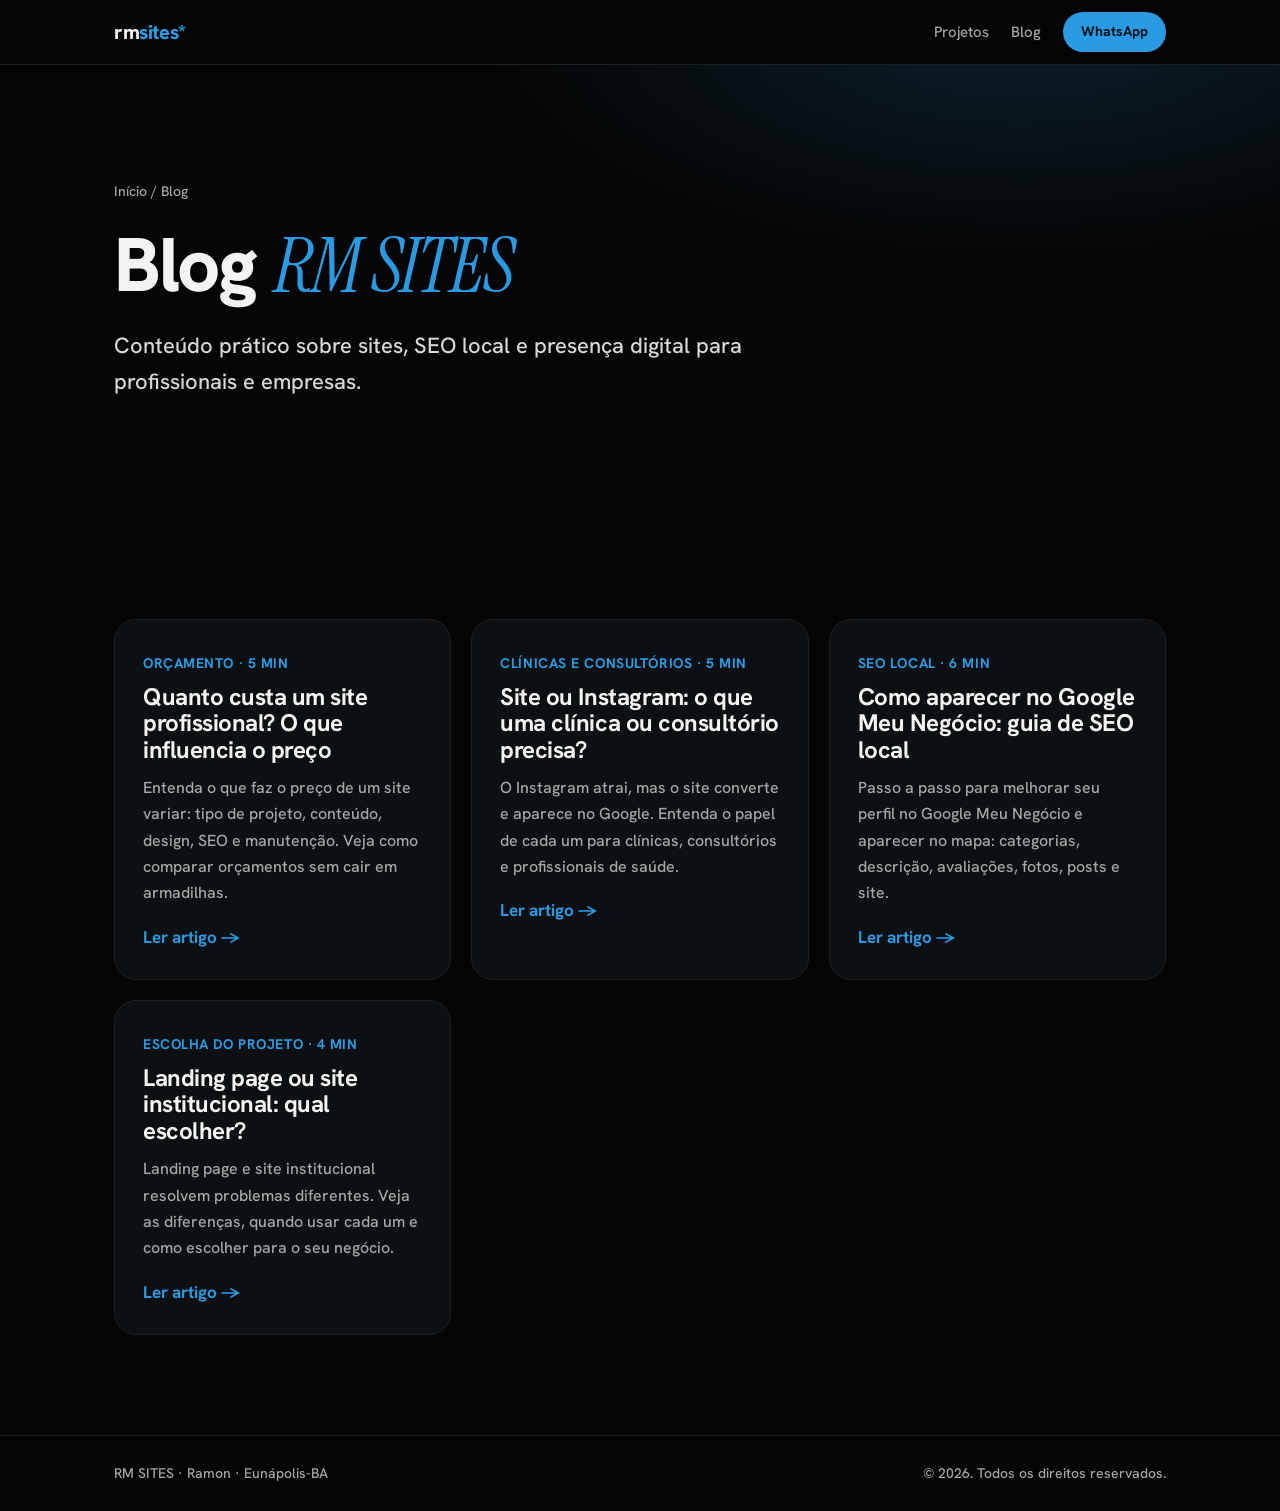
==== blog/index.html @ 460dca5e "Adiciona blog com índice e 4 artigos, sitemap e links internos Co-Authored-By: Claude Sonnet 5.5 <no" ====
<!DOCTYPE html>
<html lang="pt-BR">
<head>
<meta charset="utf-8">
<meta name="viewport" content="width=device-width, initial-scale=1">
<title>Blog sobre sites, SEO local e Google Meu Negócio | RM SITES</title>
<meta name="description" content="Artigos práticos sobre criação de sites, SEO local, Google Meu Negócio e presença digital para clínicas, profissionais e empresas.">
<meta name="robots" content="index, follow, max-image-preview:large">
<meta name="theme-color" content="#050505">
<link rel="canonical" href="https://www.ramonwebpro.com.br/blog/">
<link rel="icon" href="/favicon.svg" type="image/svg+xml">
<meta property="og:type" content="website"><meta property="og:locale" content="pt_BR"><meta property="og:site_name" content="RM SITES">
<meta property="og:title" content="Blog sobre sites, SEO local e Google Meu Negócio | RM SITES"><meta property="og:description" content="Artigos práticos sobre criação de sites, SEO local, Google Meu Negócio e presença digital para clínicas, profissionais e empresas.">
<meta property="og:url" content="https://www.ramonwebpro.com.br/blog/"><meta property="og:image" content="https://www.ramonwebpro.com.br/assets/ramon.webp">
<link rel="preconnect" href="https://fonts.googleapis.com"><link rel="preconnect" href="https://fonts.gstatic.com" crossorigin>
<link href="https://fonts.googleapis.com/css2?family=Hanken+Grotesk:wght@400;500;600;700;800&family=Instrument+Serif:ital@1&display=swap" rel="stylesheet">
<link rel="stylesheet" href="/local.css">
<script type="application/ld+json">{"@context": "https://schema.org", "@graph": [{"@type": "Blog", "@id": "https://www.ramonwebpro.com.br/blog/#blog", "url": "https://www.ramonwebpro.com.br/blog/", "name": "Blog RM SITES", "inLanguage": "pt-BR", "publisher": {"@id": "https://www.ramonwebpro.com.br/#negocio"}, "blogPost": [{"@type": "BlogPosting", "headline": "Quanto custa um site profissional? O que influencia o preço", "url": "https://www.ramonwebpro.com.br/blog/quanto-custa-um-site-profissional/", "datePublished": "2026-11-16"}, {"@type": "BlogPosting", "headline": "Site ou Instagram: o que uma clínica ou consultório precisa?", "url": "https://www.ramonwebpro.com.br/blog/site-ou-instagram-para-clinica/", "datePublished": "2026-11-16"}, {"@type": "BlogPosting", "headline": "Como aparecer no Google Meu Negócio: guia de SEO local", "url": "https://www.ramonwebpro.com.br/blog/como-aparecer-no-google-meu-negocio/", "datePublished": "2026-11-16"}, {"@type": "BlogPosting", "headline": "Landing page ou site institucional: qual escolher?", "url": "https://www.ramonwebpro.com.br/blog/landing-page-ou-site-institucional/", "datePublished": "2026-11-16"}]}, {"@type": "BreadcrumbList", "itemListElement": [{"@type": "ListItem", "position": 1, "name": "Início", "item": "https://www.ramonwebpro.com.br/"}, {"@type": "ListItem", "position": 2, "name": "Blog", "item": "https://www.ramonwebpro.com.br/blog/"}]}]}</script>
</head>
<body>
<header class="top"><div class="w"><a class="brand" href="/">rm<span>sites</span><i>*</i></a><nav><a href="/#projetos">Projetos</a><a href="/blog/">Blog</a><a class="btn sm" href="https://wa.me/5573981598854?text=Ol%C3%A1%20Ramon%21%20Vi%20seu%20blog%20e%20quero%20um%20or%C3%A7amento." target="_blank" rel="noopener">WhatsApp</a></nav></div></header>
<main>
<section class="hero"><div class="w"><nav class="crumb" aria-label="Você está em"><a href="/">Início</a> / <span>Blog</span></nav>
<h1>Blog <em>RM SITES</em></h1><p class="lead">Conteúdo prático sobre sites, SEO local e presença digital para profissionais e empresas.</p></div></section>
<section class="sec"><div class="w"><div class="cards"><a class="card" href="/blog/quanto-custa-um-site-profissional/"><span class="tag">Orçamento · 5 min</span><h2>Quanto custa um site profissional? O que influencia o preço</h2><p>Entenda o que faz o preço de um site variar: tipo de projeto, conteúdo, design, SEO e manutenção. Veja como comparar orçamentos sem cair em armadilhas.</p><span class="lnk">Ler artigo →</span></a><a class="card" href="/blog/site-ou-instagram-para-clinica/"><span class="tag">Clínicas e consultórios · 5 min</span><h2>Site ou Instagram: o que uma clínica ou consultório precisa?</h2><p>O Instagram atrai, mas o site converte e aparece no Google. Entenda o papel de cada um para clínicas, consultórios e profissionais de saúde.</p><span class="lnk">Ler artigo →</span></a><a class="card" href="/blog/como-aparecer-no-google-meu-negocio/"><span class="tag">SEO local · 6 min</span><h2>Como aparecer no Google Meu Negócio: guia de SEO local</h2><p>Passo a passo para melhorar seu perfil no Google Meu Negócio e aparecer no mapa: categorias, descrição, avaliações, fotos, posts e site.</p><span class="lnk">Ler artigo →</span></a><a class="card" href="/blog/landing-page-ou-site-institucional/"><span class="tag">Escolha do projeto · 4 min</span><h2>Landing page ou site institucional: qual escolher?</h2><p>Landing page e site institucional resolvem problemas diferentes. Veja as diferenças, quando usar cada um e como escolher para o seu negócio.</p><span class="lnk">Ler artigo →</span></a></div></div></section>
</main>
<footer class="foot"><div class="w"><span>RM SITES · Ramon · Eunápolis-BA</span><span>© 2026. Todos os direitos reservados.</span></div></footer>
</body></html>
---- local.css ----
:root{--bg:#050505;--ink:#f3f3f1;--mut:#a3a8a6;--g:#2A9BE2;--line:#1d2022;--card:#0d1012}
*{box-sizing:border-box}html{scroll-behavior:smooth}
body{margin:0;background:var(--bg);color:var(--ink);font:500 17px/1.65 "Hanken Grotesk",system-ui,sans-serif;-webkit-font-smoothing:antialiased}
.w{max-width:1100px;margin:0 auto;padding:0 24px}.narrow{max-width:760px}
a{color:inherit}
.top{position:sticky;top:0;z-index:5;background:rgba(5,5,5,.85);backdrop-filter:blur(10px);border-bottom:1px solid var(--line)}
.top .w{display:flex;align-items:center;justify-content:space-between;height:64px}
.top nav{display:flex;align-items:center;gap:22px;font-size:15px}.top nav a{text-decoration:none;color:var(--mut)}.top nav a:hover{color:#fff}
.brand{font-weight:800;font-size:20px;text-decoration:none;letter-spacing:-.02em}.brand span{color:var(--g)}.brand i{font-style:normal;color:var(--g)}
.btn{display:inline-block;background:var(--g);color:#04121d;font-weight:700;text-decoration:none;padding:14px 26px;border-radius:999px;transition:transform .2s}
.btn:hover{transform:translateY(-2px)}.btn.sm{padding:8px 18px;font-size:14px;color:#04121d!important}
.hero{padding:clamp(56px,9vw,120px) 0 clamp(48px,7vw,88px);background:radial-gradient(900px 400px at 80% -10%,rgba(42,155,226,.18),transparent 60%)}
.crumb{font-size:14px;color:var(--mut);margin-bottom:22px}.crumb a{text-decoration:none}
h1{font-size:clamp(38px,6vw,76px);line-height:1.05;letter-spacing:-.03em;margin:0 0 22px;font-weight:800}
h1 em{font-family:"Instrument Serif",serif;font-weight:400;color:var(--g)}
.lead{font-size:clamp(18px,2vw,22px);color:#d6d9d8;max-width:720px;margin:0 0 30px}
.chips{display:flex;flex-wrap:wrap;gap:10px;list-style:none;padding:0;margin:26px 0 0}.chips li{border:1px solid var(--line);color:var(--mut);padding:6px 14px;border-radius:999px;font-size:14px}
.sec{padding:clamp(56px,8vw,100px) 0}.alt{background:var(--card)}
h2{font-size:clamp(28px,3.6vw,44px);line-height:1.1;letter-spacing:-.02em;margin:0 0 26px}
h3{margin:0 0 8px;font-size:19px}p{margin:0 0 16px;color:#cfd3d2}
.grid{display:grid;grid-template-columns:repeat(auto-fit,minmax(250px,1fr));gap:18px}
.grid article{border:1px solid var(--line);border-radius:20px;padding:26px;background:var(--bg)}.grid p{margin:0;color:var(--mut);font-size:16px}
.two{display:grid;grid-template-columns:repeat(auto-fit,minmax(280px,1fr));gap:48px}
.list{list-style:none;padding:0;margin:0}.list li{padding:12px 0;border-bottom:1px solid var(--line)}
.proj li{display:flex;flex-direction:column}.proj span{color:var(--mut);font-size:15px}
.lnk{color:var(--g);text-decoration:none;font-weight:700}
details{border-bottom:1px solid var(--line);padding:16px 0}summary{cursor:pointer;font-weight:700;font-size:18px}details p{margin:12px 0 0}
.cta{padding:clamp(64px,9vw,110px) 0;text-align:center;background:radial-gradient(700px 320px at 50% 0,rgba(42,155,226,.22),transparent 70%)}
.cta p{max-width:560px;margin:0 auto 26px}.near{margin-top:34px!important;font-size:15px;color:var(--mut)}.near a{color:var(--g)}
.foot{border-top:1px solid var(--line);padding:26px 0;color:var(--mut);font-size:14px}.foot .w{display:flex;flex-wrap:wrap;gap:12px;justify-content:space-between}
@media(max-width:560px){.top nav a:not(.btn){display:none}}
.post{padding:clamp(40px,6vw,80px) 0}.post h2{margin:44px 0 14px;font-size:clamp(24px,3vw,32px)}.post p{font-size:18px}
.ph{font-size:clamp(32px,5vw,52px)}.tag{color:var(--g);font-size:14px;font-weight:700;letter-spacing:.04em;text-transform:uppercase;margin:0 0 12px}
.byline{color:var(--mut);font-size:15px;margin-bottom:28px}
.box{margin:48px 0;padding:30px;border:1px solid var(--line);border-radius:22px;background:var(--card)}
.cards{display:grid;grid-template-columns:repeat(auto-fit,minmax(300px,1fr));gap:20px}
.card{display:block;text-decoration:none;border:1px solid var(--line);border-radius:22px;padding:28px;background:var(--card);transition:transform .2s,border-color .2s}
.card:hover{transform:translateY(-3px);border-color:var(--g)}.card h2{font-size:24px;margin:8px 0 12px}.card p{color:var(--mut);font-size:16px}
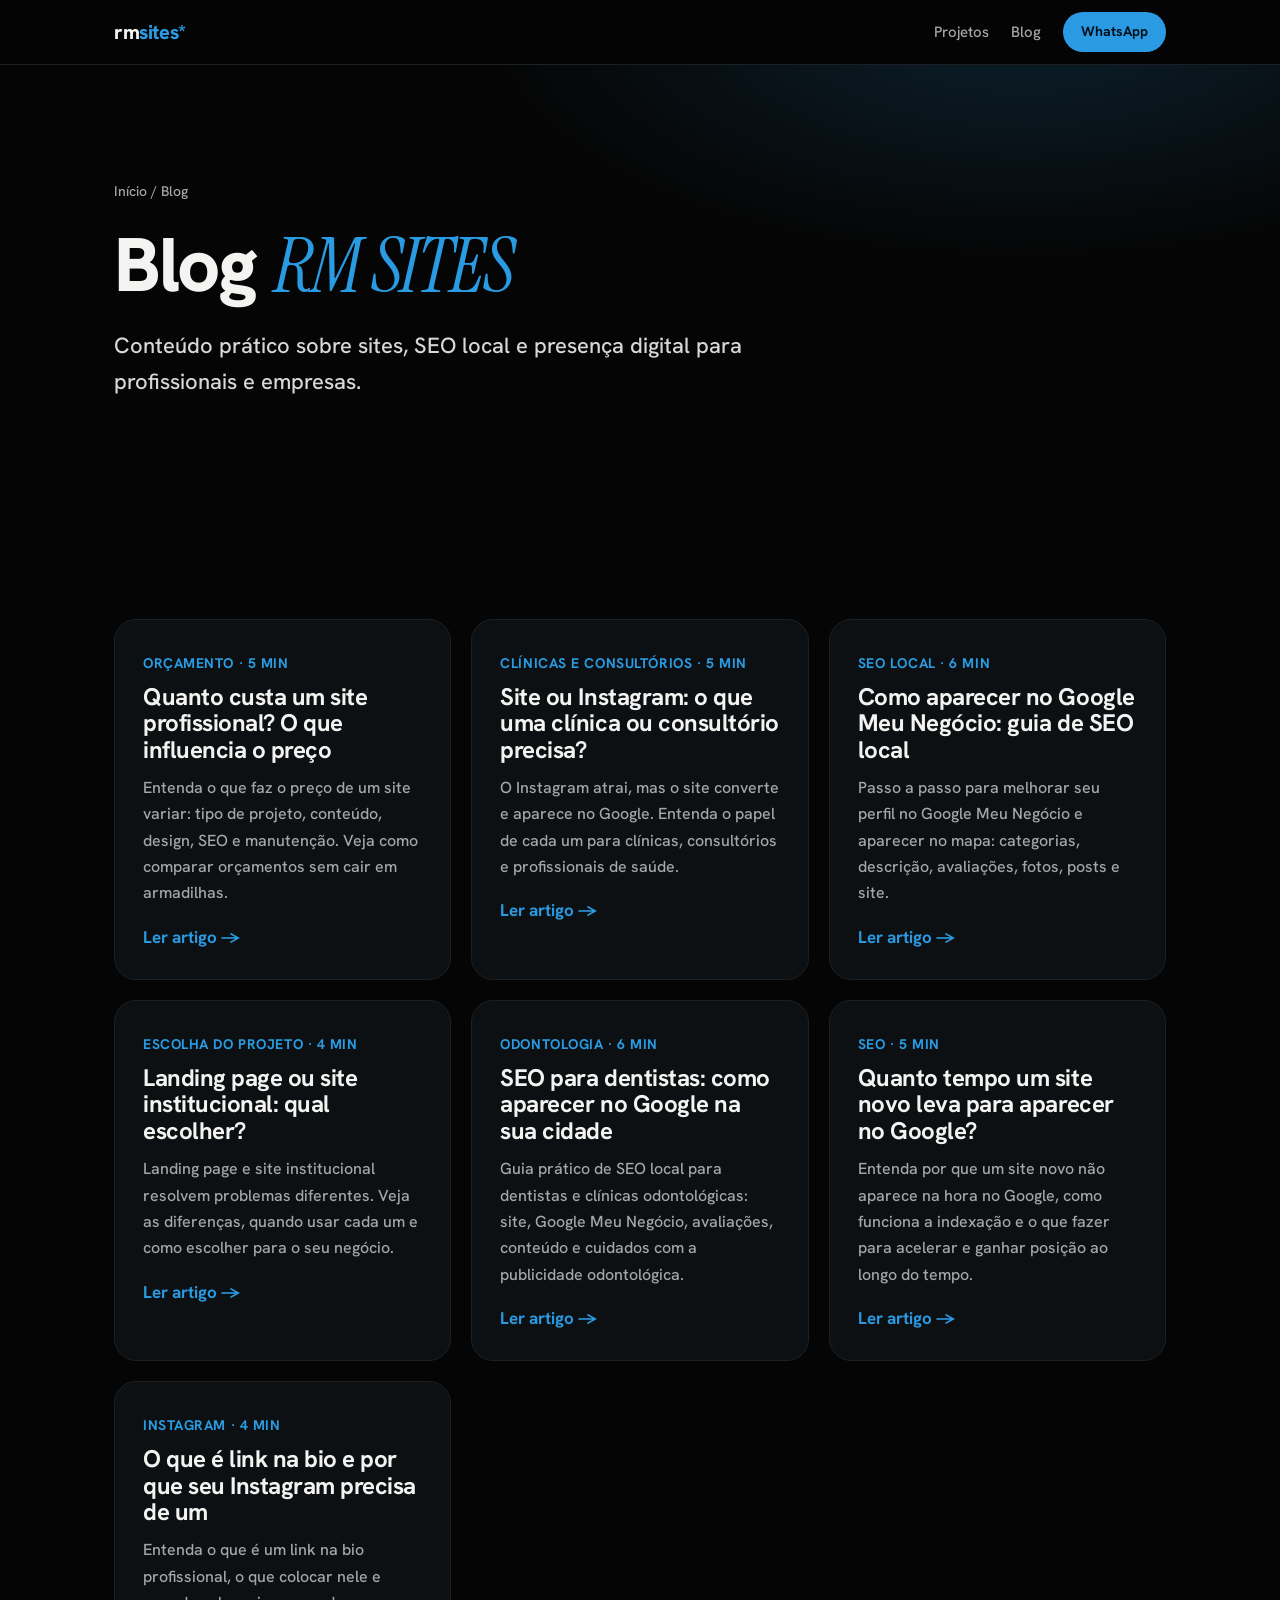
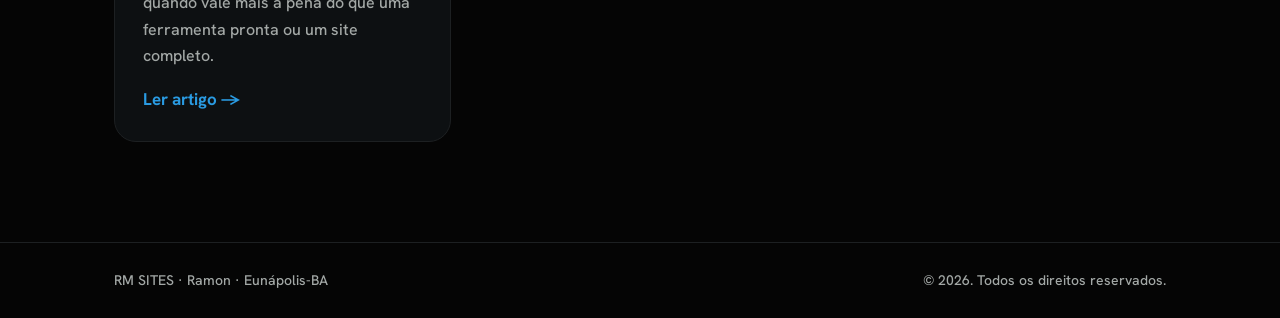
==== commit b3377930: "Adiciona 3 artigos ao blog (SEO para dentistas, tempo de indexação, link na bio) Co-Authored-By: Cla" ====
--- a/blog/index.html
+++ b/blog/index.html
@@ -15,14 +15,14 @@
 <link rel="preconnect" href="https://fonts.googleapis.com"><link rel="preconnect" href="https://fonts.gstatic.com" crossorigin>
 <link href="https://fonts.googleapis.com/css2?family=Hanken+Grotesk:wght@400;500;600;700;800&family=Instrument+Serif:ital@1&display=swap" rel="stylesheet">
 <link rel="stylesheet" href="/local.css">
-<script type="application/ld+json">{"@context": "https://schema.org", "@graph": [{"@type": "Blog", "@id": "https://www.ramonwebpro.com.br/blog/#blog", "url": "https://www.ramonwebpro.com.br/blog/", "name": "Blog RM SITES", "inLanguage": "pt-BR", "publisher": {"@id": "https://www.ramonwebpro.com.br/#negocio"}, "blogPost": [{"@type": "BlogPosting", "headline": "Quanto custa um site profissional? O que influencia o preço", "url": "https://www.ramonwebpro.com.br/blog/quanto-custa-um-site-profissional/", "datePublished": "2026-11-16"}, {"@type": "BlogPosting", "headline": "Site ou Instagram: o que uma clínica ou consultório precisa?", "url": "https://www.ramonwebpro.com.br/blog/site-ou-instagram-para-clinica/", "datePublished": "2026-11-16"}, {"@type": "BlogPosting", "headline": "Como aparecer no Google Meu Negócio: guia de SEO local", "url": "https://www.ramonwebpro.com.br/blog/como-aparecer-no-google-meu-negocio/", "datePublished": "2026-11-16"}, {"@type": "BlogPosting", "headline": "Landing page ou site institucional: qual escolher?", "url": "https://www.ramonwebpro.com.br/blog/landing-page-ou-site-institucional/", "datePublished": "2026-11-16"}]}, {"@type": "BreadcrumbList", "itemListElement": [{"@type": "ListItem", "position": 1, "name": "Início", "item": "https://www.ramonwebpro.com.br/"}, {"@type": "ListItem", "position": 2, "name": "Blog", "item": "https://www.ramonwebpro.com.br/blog/"}]}]}</script>
+<script type="application/ld+json">{"@context": "https://schema.org", "@graph": [{"@type": "Blog", "@id": "https://www.ramonwebpro.com.br/blog/#blog", "url": "https://www.ramonwebpro.com.br/blog/", "name": "Blog RM SITES", "inLanguage": "pt-BR", "publisher": {"@id": "https://www.ramonwebpro.com.br/#negocio"}, "blogPost": [{"@type": "BlogPosting", "headline": "Quanto custa um site profissional? O que influencia o preço", "url": "https://www.ramonwebpro.com.br/blog/quanto-custa-um-site-profissional/", "datePublished": "2026-11-16"}, {"@type": "BlogPosting", "headline": "Site ou Instagram: o que uma clínica ou consultório precisa?", "url": "https://www.ramonwebpro.com.br/blog/site-ou-instagram-para-clinica/", "datePublished": "2026-11-16"}, {"@type": "BlogPosting", "headline": "Como aparecer no Google Meu Negócio: guia de SEO local", "url": "https://www.ramonwebpro.com.br/blog/como-aparecer-no-google-meu-negocio/", "datePublished": "2026-11-16"}, {"@type": "BlogPosting", "headline": "Landing page ou site institucional: qual escolher?", "url": "https://www.ramonwebpro.com.br/blog/landing-page-ou-site-institucional/", "datePublished": "2026-11-16"}, {"@type": "BlogPosting", "headline": "SEO para dentistas: como aparecer no Google na sua cidade", "url": "https://www.ramonwebpro.com.br/blog/seo-para-dentistas/", "datePublished": "2026-11-16"}, {"@type": "BlogPosting", "headline": "Quanto tempo um site novo leva para aparecer no Google?", "url": "https://www.ramonwebpro.com.br/blog/quanto-tempo-um-site-leva-para-aparecer-no-google/", "datePublished": "2026-11-16"}, {"@type": "BlogPosting", "headline": "O que é link na bio e por que seu Instagram precisa de um", "url": "https://www.ramonwebpro.com.br/blog/o-que-e-link-na-bio/", "datePublished": "2026-11-16"}]}, {"@type": "BreadcrumbList", "itemListElement": [{"@type": "ListItem", "position": 1, "name": "Início", "item": "https://www.ramonwebpro.com.br/"}, {"@type": "ListItem", "position": 2, "name": "Blog", "item": "https://www.ramonwebpro.com.br/blog/"}]}]}</script>
 </head>
 <body>
 <header class="top"><div class="w"><a class="brand" href="/">rm<span>sites</span><i>*</i></a><nav><a href="/#projetos">Projetos</a><a href="/blog/">Blog</a><a class="btn sm" href="https://wa.me/5573981598854?text=Ol%C3%A1%20Ramon%21%20Vi%20seu%20blog%20e%20quero%20um%20or%C3%A7amento." target="_blank" rel="noopener">WhatsApp</a></nav></div></header>
 <main>
 <section class="hero"><div class="w"><nav class="crumb" aria-label="Você está em"><a href="/">Início</a> / <span>Blog</span></nav>
 <h1>Blog <em>RM SITES</em></h1><p class="lead">Conteúdo prático sobre sites, SEO local e presença digital para profissionais e empresas.</p></div></section>
-<section class="sec"><div class="w"><div class="cards"><a class="card" href="/blog/quanto-custa-um-site-profissional/"><span class="tag">Orçamento · 5 min</span><h2>Quanto custa um site profissional? O que influencia o preço</h2><p>Entenda o que faz o preço de um site variar: tipo de projeto, conteúdo, design, SEO e manutenção. Veja como comparar orçamentos sem cair em armadilhas.</p><span class="lnk">Ler artigo →</span></a><a class="card" href="/blog/site-ou-instagram-para-clinica/"><span class="tag">Clínicas e consultórios · 5 min</span><h2>Site ou Instagram: o que uma clínica ou consultório precisa?</h2><p>O Instagram atrai, mas o site converte e aparece no Google. Entenda o papel de cada um para clínicas, consultórios e profissionais de saúde.</p><span class="lnk">Ler artigo →</span></a><a class="card" href="/blog/como-aparecer-no-google-meu-negocio/"><span class="tag">SEO local · 6 min</span><h2>Como aparecer no Google Meu Negócio: guia de SEO local</h2><p>Passo a passo para melhorar seu perfil no Google Meu Negócio e aparecer no mapa: categorias, descrição, avaliações, fotos, posts e site.</p><span class="lnk">Ler artigo →</span></a><a class="card" href="/blog/landing-page-ou-site-institucional/"><span class="tag">Escolha do projeto · 4 min</span><h2>Landing page ou site institucional: qual escolher?</h2><p>Landing page e site institucional resolvem problemas diferentes. Veja as diferenças, quando usar cada um e como escolher para o seu negócio.</p><span class="lnk">Ler artigo →</span></a></div></div></section>
+<section class="sec"><div class="w"><div class="cards"><a class="card" href="/blog/quanto-custa-um-site-profissional/"><span class="tag">Orçamento · 5 min</span><h2>Quanto custa um site profissional? O que influencia o preço</h2><p>Entenda o que faz o preço de um site variar: tipo de projeto, conteúdo, design, SEO e manutenção. Veja como comparar orçamentos sem cair em armadilhas.</p><span class="lnk">Ler artigo →</span></a><a class="card" href="/blog/site-ou-instagram-para-clinica/"><span class="tag">Clínicas e consultórios · 5 min</span><h2>Site ou Instagram: o que uma clínica ou consultório precisa?</h2><p>O Instagram atrai, mas o site converte e aparece no Google. Entenda o papel de cada um para clínicas, consultórios e profissionais de saúde.</p><span class="lnk">Ler artigo →</span></a><a class="card" href="/blog/como-aparecer-no-google-meu-negocio/"><span class="tag">SEO local · 6 min</span><h2>Como aparecer no Google Meu Negócio: guia de SEO local</h2><p>Passo a passo para melhorar seu perfil no Google Meu Negócio e aparecer no mapa: categorias, descrição, avaliações, fotos, posts e site.</p><span class="lnk">Ler artigo →</span></a><a class="card" href="/blog/landing-page-ou-site-institucional/"><span class="tag">Escolha do projeto · 4 min</span><h2>Landing page ou site institucional: qual escolher?</h2><p>Landing page e site institucional resolvem problemas diferentes. Veja as diferenças, quando usar cada um e como escolher para o seu negócio.</p><span class="lnk">Ler artigo →</span></a><a class="card" href="/blog/seo-para-dentistas/"><span class="tag">Odontologia · 6 min</span><h2>SEO para dentistas: como aparecer no Google na sua cidade</h2><p>Guia prático de SEO local para dentistas e clínicas odontológicas: site, Google Meu Negócio, avaliações, conteúdo e cuidados com a publicidade odontológica.</p><span class="lnk">Ler artigo →</span></a><a class="card" href="/blog/quanto-tempo-um-site-leva-para-aparecer-no-google/"><span class="tag">SEO · 5 min</span><h2>Quanto tempo um site novo leva para aparecer no Google?</h2><p>Entenda por que um site novo não aparece na hora no Google, como funciona a indexação e o que fazer para acelerar e ganhar posição ao longo do tempo.</p><span class="lnk">Ler artigo →</span></a><a class="card" href="/blog/o-que-e-link-na-bio/"><span class="tag">Instagram · 4 min</span><h2>O que é link na bio e por que seu Instagram precisa de um</h2><p>Entenda o que é um link na bio profissional, o que colocar nele e quando vale mais a pena do que uma ferramenta pronta ou um site completo.</p><span class="lnk">Ler artigo →</span></a></div></div></section>
 </main>
 <footer class="foot"><div class="w"><span>RM SITES · Ramon · Eunápolis-BA</span><span>© 2026. Todos os direitos reservados.</span></div></footer>
 </body></html>
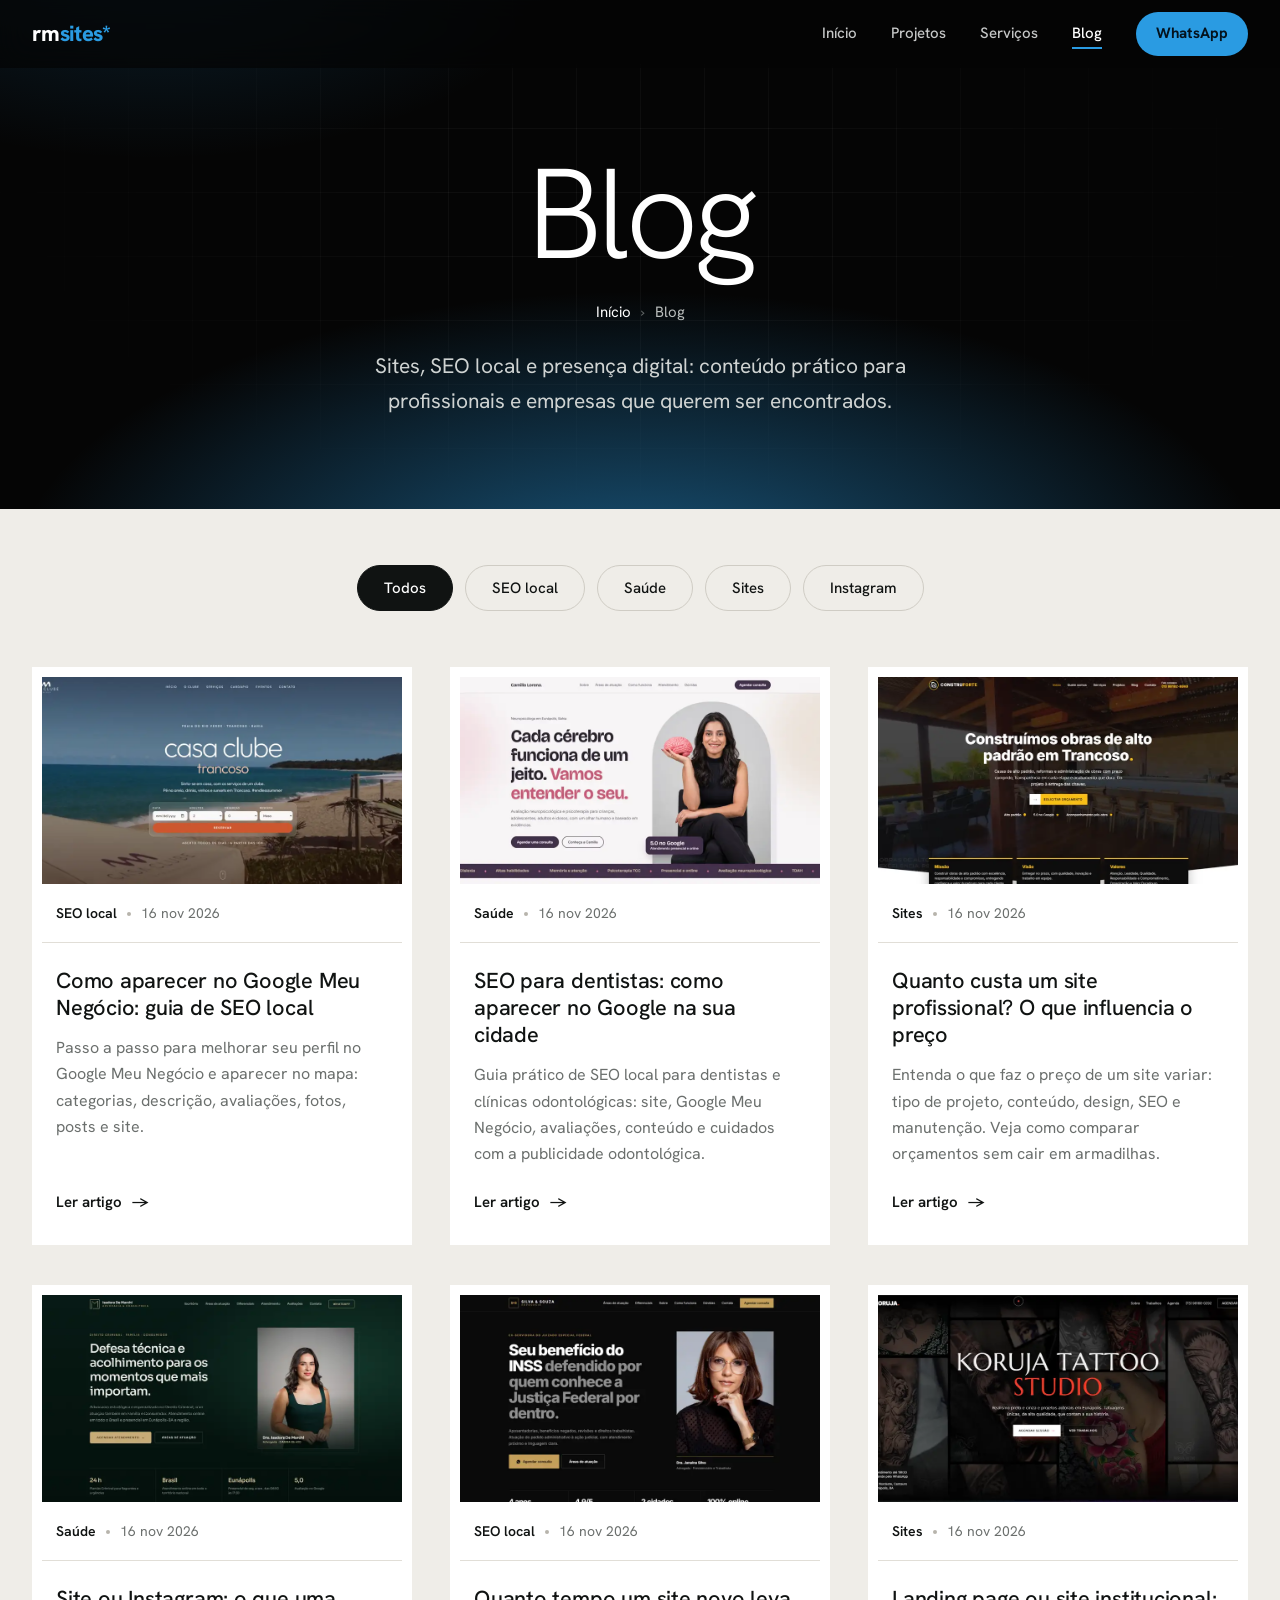
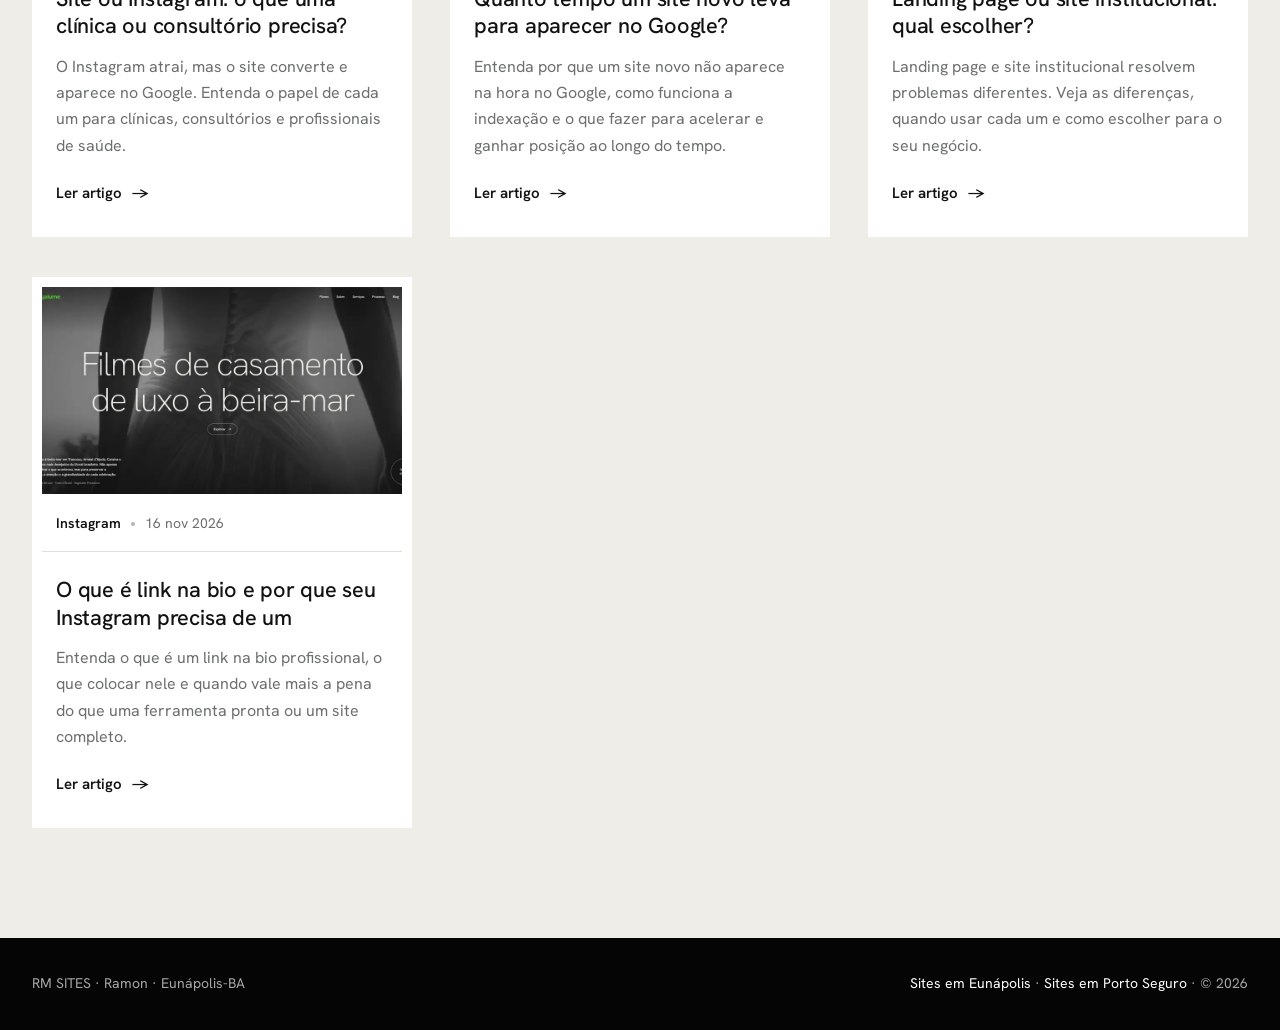
==== commit 3fa38f87: "Redesenha o blog: hero, filtros por categoria, cards com capa e artigos com capa sobreposta Co-Autho" ====
--- a/blog/index.html
+++ b/blog/index.html
@@ -13,16 +13,19 @@
 <meta property="og:title" content="Blog sobre sites, SEO local e Google Meu Negócio | RM SITES"><meta property="og:description" content="Artigos práticos sobre criação de sites, SEO local, Google Meu Negócio e presença digital para clínicas, profissionais e empresas.">
 <meta property="og:url" content="https://www.ramonwebpro.com.br/blog/"><meta property="og:image" content="https://www.ramonwebpro.com.br/assets/ramon.webp">
 <link rel="preconnect" href="https://fonts.googleapis.com"><link rel="preconnect" href="https://fonts.gstatic.com" crossorigin>
-<link href="https://fonts.googleapis.com/css2?family=Hanken+Grotesk:wght@400;500;600;700;800&family=Instrument+Serif:ital@1&display=swap" rel="stylesheet">
-<link rel="stylesheet" href="/local.css">
-<script type="application/ld+json">{"@context": "https://schema.org", "@graph": [{"@type": "Blog", "@id": "https://www.ramonwebpro.com.br/blog/#blog", "url": "https://www.ramonwebpro.com.br/blog/", "name": "Blog RM SITES", "inLanguage": "pt-BR", "publisher": {"@id": "https://www.ramonwebpro.com.br/#negocio"}, "blogPost": [{"@type": "BlogPosting", "headline": "Quanto custa um site profissional? O que influencia o preço", "url": "https://www.ramonwebpro.com.br/blog/quanto-custa-um-site-profissional/", "datePublished": "2026-11-16"}, {"@type": "BlogPosting", "headline": "Site ou Instagram: o que uma clínica ou consultório precisa?", "url": "https://www.ramonwebpro.com.br/blog/site-ou-instagram-para-clinica/", "datePublished": "2026-11-16"}, {"@type": "BlogPosting", "headline": "Como aparecer no Google Meu Negócio: guia de SEO local", "url": "https://www.ramonwebpro.com.br/blog/como-aparecer-no-google-meu-negocio/", "datePublished": "2026-11-16"}, {"@type": "BlogPosting", "headline": "Landing page ou site institucional: qual escolher?", "url": "https://www.ramonwebpro.com.br/blog/landing-page-ou-site-institucional/", "datePublished": "2026-11-16"}, {"@type": "BlogPosting", "headline": "SEO para dentistas: como aparecer no Google na sua cidade", "url": "https://www.ramonwebpro.com.br/blog/seo-para-dentistas/", "datePublished": "2026-11-16"}, {"@type": "BlogPosting", "headline": "Quanto tempo um site novo leva para aparecer no Google?", "url": "https://www.ramonwebpro.com.br/blog/quanto-tempo-um-site-leva-para-aparecer-no-google/", "datePublished": "2026-11-16"}, {"@type": "BlogPosting", "headline": "O que é link na bio e por que seu Instagram precisa de um", "url": "https://www.ramonwebpro.com.br/blog/o-que-e-link-na-bio/", "datePublished": "2026-11-16"}]}, {"@type": "BreadcrumbList", "itemListElement": [{"@type": "ListItem", "position": 1, "name": "Início", "item": "https://www.ramonwebpro.com.br/"}, {"@type": "ListItem", "position": 2, "name": "Blog", "item": "https://www.ramonwebpro.com.br/blog/"}]}]}</script>
+<link href="https://fonts.googleapis.com/css2?family=Hanken+Grotesk:wght@300;400;500;600;700;800&family=Instrument+Serif:ital@1&display=swap" rel="stylesheet">
+<link rel="stylesheet" href="/blog.css">
+<script type="application/ld+json">{"@context": "https://schema.org", "@graph": [{"@type": "Blog", "@id": "https://www.ramonwebpro.com.br/blog/#blog", "url": "https://www.ramonwebpro.com.br/blog/", "name": "Blog RM SITES", "inLanguage": "pt-BR", "publisher": {"@id": "https://www.ramonwebpro.com.br/#negocio"}, "blogPost": [{"@type": "BlogPosting", "headline": "Como aparecer no Google Meu Negócio: guia de SEO local", "url": "https://www.ramonwebpro.com.br/blog/como-aparecer-no-google-meu-negocio/", "datePublished": "2026-11-16"}, {"@type": "BlogPosting", "headline": "SEO para dentistas: como aparecer no Google na sua cidade", "url": "https://www.ramonwebpro.com.br/blog/seo-para-dentistas/", "datePublished": "2026-11-16"}, {"@type": "BlogPosting", "headline": "Quanto custa um site profissional? O que influencia o preço", "url": "https://www.ramonwebpro.com.br/blog/quanto-custa-um-site-profissional/", "datePublished": "2026-11-16"}, {"@type": "BlogPosting", "headline": "Site ou Instagram: o que uma clínica ou consultório precisa?", "url": "https://www.ramonwebpro.com.br/blog/site-ou-instagram-para-clinica/", "datePublished": "2026-11-16"}, {"@type": "BlogPosting", "headline": "Quanto tempo um site novo leva para aparecer no Google?", "url": "https://www.ramonwebpro.com.br/blog/quanto-tempo-um-site-leva-para-aparecer-no-google/", "datePublished": "2026-11-16"}, {"@type": "BlogPosting", "headline": "Landing page ou site institucional: qual escolher?", "url": "https://www.ramonwebpro.com.br/blog/landing-page-ou-site-institucional/", "datePublished": "2026-11-16"}, {"@type": "BlogPosting", "headline": "O que é link na bio e por que seu Instagram precisa de um", "url": "https://www.ramonwebpro.com.br/blog/o-que-e-link-na-bio/", "datePublished": "2026-11-16"}]}, {"@type": "BreadcrumbList", "itemListElement": [{"@type": "ListItem", "position": 1, "name": "Início", "item": "https://www.ramonwebpro.com.br/"}, {"@type": "ListItem", "position": 2, "name": "Blog", "item": "https://www.ramonwebpro.com.br/blog/"}]}]}</script>
 </head>
 <body>
-<header class="top"><div class="w"><a class="brand" href="/">rm<span>sites</span><i>*</i></a><nav><a href="/#projetos">Projetos</a><a href="/blog/">Blog</a><a class="btn sm" href="https://wa.me/5573981598854?text=Ol%C3%A1%20Ramon%21%20Vi%20seu%20blog%20e%20quero%20um%20or%C3%A7amento." target="_blank" rel="noopener">WhatsApp</a></nav></div></header>
+<header class="top"><div class="w"><a class="brand" href="/" aria-label="RM SITES, página inicial">rm<span>sites</span><i>*</i></a><nav aria-label="Principal"><a class="hm" href="/">Início</a><a class="hm" href="/#projetos">Projetos</a><a class="hm" href="/#servicos">Serviços</a><a class="on" href="/blog/">Blog</a><a class="wbtn" href="https://wa.me/5573981598854?text=Ol%C3%A1%20Ramon%21%20Vi%20seu%20blog%20e%20quero%20um%20or%C3%A7amento." target="_blank" rel="noopener">WhatsApp</a></nav></div></header>
 <main>
-<section class="hero"><div class="w"><nav class="crumb" aria-label="Você está em"><a href="/">Início</a> / <span>Blog</span></nav>
-<h1>Blog <em>RM SITES</em></h1><p class="lead">Conteúdo prático sobre sites, SEO local e presença digital para profissionais e empresas.</p></div></section>
-<section class="sec"><div class="w"><div class="cards"><a class="card" href="/blog/quanto-custa-um-site-profissional/"><span class="tag">Orçamento · 5 min</span><h2>Quanto custa um site profissional? O que influencia o preço</h2><p>Entenda o que faz o preço de um site variar: tipo de projeto, conteúdo, design, SEO e manutenção. Veja como comparar orçamentos sem cair em armadilhas.</p><span class="lnk">Ler artigo →</span></a><a class="card" href="/blog/site-ou-instagram-para-clinica/"><span class="tag">Clínicas e consultórios · 5 min</span><h2>Site ou Instagram: o que uma clínica ou consultório precisa?</h2><p>O Instagram atrai, mas o site converte e aparece no Google. Entenda o papel de cada um para clínicas, consultórios e profissionais de saúde.</p><span class="lnk">Ler artigo →</span></a><a class="card" href="/blog/como-aparecer-no-google-meu-negocio/"><span class="tag">SEO local · 6 min</span><h2>Como aparecer no Google Meu Negócio: guia de SEO local</h2><p>Passo a passo para melhorar seu perfil no Google Meu Negócio e aparecer no mapa: categorias, descrição, avaliações, fotos, posts e site.</p><span class="lnk">Ler artigo →</span></a><a class="card" href="/blog/landing-page-ou-site-institucional/"><span class="tag">Escolha do projeto · 4 min</span><h2>Landing page ou site institucional: qual escolher?</h2><p>Landing page e site institucional resolvem problemas diferentes. Veja as diferenças, quando usar cada um e como escolher para o seu negócio.</p><span class="lnk">Ler artigo →</span></a><a class="card" href="/blog/seo-para-dentistas/"><span class="tag">Odontologia · 6 min</span><h2>SEO para dentistas: como aparecer no Google na sua cidade</h2><p>Guia prático de SEO local para dentistas e clínicas odontológicas: site, Google Meu Negócio, avaliações, conteúdo e cuidados com a publicidade odontológica.</p><span class="lnk">Ler artigo →</span></a><a class="card" href="/blog/quanto-tempo-um-site-leva-para-aparecer-no-google/"><span class="tag">SEO · 5 min</span><h2>Quanto tempo um site novo leva para aparecer no Google?</h2><p>Entenda por que um site novo não aparece na hora no Google, como funciona a indexação e o que fazer para acelerar e ganhar posição ao longo do tempo.</p><span class="lnk">Ler artigo →</span></a><a class="card" href="/blog/o-que-e-link-na-bio/"><span class="tag">Instagram · 4 min</span><h2>O que é link na bio e por que seu Instagram precisa de um</h2><p>Entenda o que é um link na bio profissional, o que colocar nele e quando vale mais a pena do que uma ferramenta pronta ou um site completo.</p><span class="lnk">Ler artigo →</span></a></div></div></section>
+<section class="bh"><div class="w"><h1>Blog</h1>
+<nav class="crumb" aria-label="Você está em"><a href="/">Início</a><b>›</b><span>Blog</span></nav>
+<p class="sub">Sites, SEO local e presença digital: conteúdo prático para profissionais e empresas que querem ser encontrados.</p></div></section>
+<section class="bm"><div class="w"><div class="filters" role="group" aria-label="Filtrar por categoria"><button class="on" data-f="Todos">Todos</button><button data-f="SEO local">SEO local</button><button data-f="Saúde">Saúde</button><button data-f="Sites">Sites</button><button data-f="Instagram">Instagram</button></div>
+<div class="cards" id="cards"><a class="card" data-cat="SEO local" href="/blog/como-aparecer-no-google-meu-negocio/"><div class="im"><img src="/assets/hero-casaclube.webp" width="1000" height="494" loading="lazy" alt="Como aparecer no Google Meu Negócio: guia de SEO local"></div><div class="meta"><b>SEO local</b><i></i><span>16 nov 2026</span></div><h2>Como aparecer no Google Meu Negócio: guia de SEO local</h2><p>Passo a passo para melhorar seu perfil no Google Meu Negócio e aparecer no mapa: categorias, descrição, avaliações, fotos, posts e site.</p><span class="go">Ler artigo <span aria-hidden="true">→</span></span></a><a class="card" data-cat="Saúde" href="/blog/seo-para-dentistas/"><div class="im"><img src="/assets/hero-camilla.webp" width="1000" height="494" loading="lazy" alt="SEO para dentistas: como aparecer no Google na sua cidade"></div><div class="meta"><b>Saúde</b><i></i><span>16 nov 2026</span></div><h2>SEO para dentistas: como aparecer no Google na sua cidade</h2><p>Guia prático de SEO local para dentistas e clínicas odontológicas: site, Google Meu Negócio, avaliações, conteúdo e cuidados com a publicidade odontológica.</p><span class="go">Ler artigo <span aria-hidden="true">→</span></span></a><a class="card" data-cat="Sites" href="/blog/quanto-custa-um-site-profissional/"><div class="im"><img src="/assets/hero-construforte.webp" width="1000" height="494" loading="lazy" alt="Quanto custa um site profissional? O que influencia o preço"></div><div class="meta"><b>Sites</b><i></i><span>16 nov 2026</span></div><h2>Quanto custa um site profissional? O que influencia o preço</h2><p>Entenda o que faz o preço de um site variar: tipo de projeto, conteúdo, design, SEO e manutenção. Veja como comparar orçamentos sem cair em armadilhas.</p><span class="go">Ler artigo <span aria-hidden="true">→</span></span></a><a class="card" data-cat="Saúde" href="/blog/site-ou-instagram-para-clinica/"><div class="im"><img src="/assets/hero-isadora.webp" width="1000" height="494" loading="lazy" alt="Site ou Instagram: o que uma clínica ou consultório precisa?"></div><div class="meta"><b>Saúde</b><i></i><span>16 nov 2026</span></div><h2>Site ou Instagram: o que uma clínica ou consultório precisa?</h2><p>O Instagram atrai, mas o site converte e aparece no Google. Entenda o papel de cada um para clínicas, consultórios e profissionais de saúde.</p><span class="go">Ler artigo <span aria-hidden="true">→</span></span></a><a class="card" data-cat="SEO local" href="/blog/quanto-tempo-um-site-leva-para-aparecer-no-google/"><div class="im"><img src="/assets/hero-silva.webp" width="1000" height="494" loading="lazy" alt="Quanto tempo um site novo leva para aparecer no Google?"></div><div class="meta"><b>SEO local</b><i></i><span>16 nov 2026</span></div><h2>Quanto tempo um site novo leva para aparecer no Google?</h2><p>Entenda por que um site novo não aparece na hora no Google, como funciona a indexação e o que fazer para acelerar e ganhar posição ao longo do tempo.</p><span class="go">Ler artigo <span aria-hidden="true">→</span></span></a><a class="card" data-cat="Sites" href="/blog/landing-page-ou-site-institucional/"><div class="im"><img src="/assets/hero-koruja.webp" width="1000" height="494" loading="lazy" alt="Landing page ou site institucional: qual escolher?"></div><div class="meta"><b>Sites</b><i></i><span>16 nov 2026</span></div><h2>Landing page ou site institucional: qual escolher?</h2><p>Landing page e site institucional resolvem problemas diferentes. Veja as diferenças, quando usar cada um e como escolher para o seu negócio.</p><span class="go">Ler artigo <span aria-hidden="true">→</span></span></a><a class="card" data-cat="Instagram" href="/blog/o-que-e-link-na-bio/"><div class="im"><img src="/assets/hero-vagalume.webp" width="1000" height="494" loading="lazy" alt="O que é link na bio e por que seu Instagram precisa de um"></div><div class="meta"><b>Instagram</b><i></i><span>16 nov 2026</span></div><h2>O que é link na bio e por que seu Instagram precisa de um</h2><p>Entenda o que é um link na bio profissional, o que colocar nele e quando vale mais a pena do que uma ferramenta pronta ou um site completo.</p><span class="go">Ler artigo <span aria-hidden="true">→</span></span></a></div></div></section>
+<script>(function(){var b=document.querySelectorAll('.filters button'),c=document.querySelectorAll('#cards .card');b.forEach(function(x){x.addEventListener('click',function(){b.forEach(function(y){y.classList.remove('on')});x.classList.add('on');var f=x.getAttribute('data-f');c.forEach(function(k){k.hidden=!(f==='Todos'||k.getAttribute('data-cat')===f)})})})})();</script>
 </main>
-<footer class="foot"><div class="w"><span>RM SITES · Ramon · Eunápolis-BA</span><span>© 2026. Todos os direitos reservados.</span></div></footer>
+<footer class="foot"><div class="w"><span>RM SITES · Ramon · Eunápolis-BA</span><span><a href="/criacao-de-sites-eunapolis/">Sites em Eunápolis</a> · <a href="/criacao-de-sites-porto-seguro/">Sites em Porto Seguro</a> · © 2026</span></div></footer>
 </body></html>
--- a/blog.css
+++ b/blog.css
@@ -0,0 +1,59 @@
+:root{--bg:#050505;--cream:#efede8;--ink:#101312;--mut:#6b6f6d;--g:#2A9BE2;--line:#e1ded7}
+*{box-sizing:border-box}html{scroll-behavior:smooth}
+body{margin:0;background:var(--cream);color:var(--ink);font:400 17px/1.7 "Hanken Grotesk",system-ui,sans-serif;-webkit-font-smoothing:antialiased}
+a{color:inherit}img{display:block;max-width:100%}
+.w{max-width:1280px;margin:0 auto;padding:0 32px}
+/* header */
+.top{position:fixed;inset:0 0 auto 0;z-index:20;background:rgba(5,5,5,.72);backdrop-filter:blur(14px);-webkit-backdrop-filter:blur(14px);color:#fff}
+.top .w{display:flex;align-items:center;justify-content:space-between;height:68px}
+.brand{font-weight:800;font-size:22px;letter-spacing:-.03em;text-decoration:none;color:#fff}.brand span{color:var(--g)}.brand i{font-style:normal;color:var(--g)}
+.top nav{display:flex;align-items:center;gap:34px;font-size:15px;font-weight:500}.top nav a{text-decoration:none;color:#e8eaea;opacity:.85;transition:.2s}.top nav a:hover,.top nav a.on{opacity:1;color:#fff}
+.top nav a.on{box-shadow:0 2px 0 var(--g)}
+.wbtn{background:var(--g);color:#04121d!important;font-weight:700;padding:9px 20px;border-radius:999px;opacity:1!important}
+/* hero */
+.bh{position:relative;overflow:hidden;background:var(--bg);color:#fff;text-align:center;padding:150px 0 90px}
+.bh:before{content:"";position:absolute;inset:0;background:radial-gradient(900px 420px at 50% 115%,rgba(42,155,226,.55),transparent 70%),radial-gradient(600px 300px at 12% -10%,rgba(42,155,226,.18),transparent 70%)}
+.bh:after{content:"";position:absolute;inset:0;background-image:linear-gradient(rgba(255,255,255,.04) 1px,transparent 1px),linear-gradient(90deg,rgba(255,255,255,.04) 1px,transparent 1px);background-size:64px 64px;mask-image:radial-gradient(ellipse at 50% 40%,#000 20%,transparent 75%);-webkit-mask-image:radial-gradient(ellipse at 50% 40%,#000 20%,transparent 75%)}
+.bh .w{position:relative;z-index:1}
+.bh h1{font-weight:300;font-size:clamp(64px,10vw,140px);line-height:1;letter-spacing:-.04em;margin:0 0 22px}
+.bh h1 em{font-family:"Instrument Serif",serif;font-weight:400;color:var(--g)}
+.crumb{display:flex;justify-content:center;gap:10px;font-size:15px;color:#b9bdbc;margin:0 0 22px}.crumb a{text-decoration:none;color:#fff}.crumb b{font-weight:400;opacity:.5}
+.bh p.sub{font-size:clamp(17px,1.8vw,21px);color:#cfd3d2;margin:0 auto;max-width:640px}
+/* filters */
+.bm{padding:56px 0 110px}
+.filters{display:flex;flex-wrap:wrap;gap:12px;justify-content:center;margin:0 0 56px}
+.filters button{font:500 15px "Hanken Grotesk",sans-serif;border:1px solid #cfccc4;background:transparent;color:var(--ink);padding:12px 26px;border-radius:999px;cursor:pointer;transition:.2s}
+.filters button:hover{border-color:var(--ink)}.filters button.on{background:var(--ink);color:#fff;border-color:var(--ink)}
+/* cards */
+.cards{display:grid;grid-template-columns:repeat(auto-fill,minmax(340px,1fr));gap:40px 38px}
+.card{display:flex;flex-direction:column;background:#fff;padding:10px 10px 30px;text-decoration:none;transition:transform .3s,box-shadow .3s}
+.card:hover{transform:translateY(-6px);box-shadow:0 28px 50px -22px rgba(0,0,0,.28)}
+.card .im{aspect-ratio:16/9.2;overflow:hidden;background:#111}.card .im img{width:100%;height:100%;object-fit:cover;transition:transform .6s}.card:hover .im img{transform:scale(1.04)}
+.meta{display:flex;align-items:center;gap:10px;font-size:14px;color:var(--mut);padding:18px 14px 16px;border-bottom:1px solid var(--line);margin:0 0 4px}
+.meta b{color:var(--ink);font-weight:600}.meta i{width:4px;height:4px;border-radius:50%;background:#b7b4ac}
+.card h2{font-size:clamp(21px,1.7vw,25px);line-height:1.25;font-weight:500;letter-spacing:-.01em;margin:20px 14px 14px;color:var(--ink)}
+.card p{margin:0 14px 22px;color:var(--mut);font-size:16px;line-height:1.65;flex:1}
+.card .go{margin:0 14px;font-weight:600;font-size:15px;display:inline-flex;gap:10px;align-items:center}.card .go span{transition:transform .25s}.card:hover .go span{transform:translateX(5px)}
+.card[hidden]{display:none}
+/* article */
+.ah{padding-bottom:190px}
+.ah .pill{display:inline-block;border:1px solid rgba(255,255,255,.45);border-radius:999px;padding:8px 20px;font-size:12px;letter-spacing:.18em;text-transform:uppercase;margin:0 0 30px}
+.ah h1{font-weight:300;font-size:clamp(36px,5.2vw,72px);line-height:1.08;letter-spacing:-.03em;margin:0 auto 26px;max-width:1000px}
+.ameta{font-size:15px;color:#b9bdbc;display:flex;flex-wrap:wrap;gap:6px 14px;justify-content:center;margin-top:6px}.ameta i{width:4px;height:4px;border-radius:50%;background:#7e8381;align-self:center}
+.cover{position:relative;z-index:2;max-width:1000px;margin:-120px auto 0;padding:0 32px}.cover img{width:100%;aspect-ratio:16/8.3;object-fit:cover;box-shadow:0 30px 70px -30px rgba(0,0,0,.55)}
+.body{max-width:760px;margin:0 auto;padding:64px 28px 40px}
+.body .lead{font-size:clamp(20px,2.2vw,24px);line-height:1.6;color:#2a2e2d;margin:0 0 38px;font-weight:400}
+.body h2{font-size:clamp(26px,3vw,34px);line-height:1.2;font-weight:600;letter-spacing:-.02em;margin:52px 0 16px}
+.body p{font-size:19px;line-height:1.85;color:#2f3433;margin:0 0 20px}
+.body details{border-bottom:1px solid var(--line);padding:18px 0}.body details:first-of-type{border-top:1px solid var(--line)}
+.body summary{cursor:pointer;font-weight:600;font-size:19px}.body details p{margin:12px 0 0;font-size:17.5px}
+.box{margin:56px 0 12px;background:var(--bg);color:#fff;padding:44px;position:relative;overflow:hidden}
+.box:before{content:"";position:absolute;inset:0;background:radial-gradient(500px 220px at 100% 120%,rgba(42,155,226,.5),transparent 70%)}
+.box>*{position:relative}.box h3{font-size:clamp(24px,2.6vw,32px);font-weight:300;line-height:1.2;margin:0 0 12px;letter-spacing:-.02em}.box p{color:#cfd3d2;font-size:17px;margin:0 0 24px}
+.btn{display:inline-block;background:var(--g);color:#04121d;font-weight:700;text-decoration:none;padding:15px 30px;border-radius:999px;transition:transform .2s}.btn:hover{transform:translateY(-2px)}
+.more{border-top:1px solid var(--line);padding:70px 0 110px}.more h3{font-size:clamp(26px,3vw,36px);font-weight:300;letter-spacing:-.02em;margin:0 0 34px;text-align:center}
+.more .cards{max-width:900px;margin:0 auto;grid-template-columns:repeat(auto-fit,minmax(300px,1fr))}
+.near{font-size:15px;color:var(--mut);margin:30px 0 0}.near a{color:var(--ink);font-weight:600}
+/* footer */
+.foot{background:var(--bg);color:#a3a8a6;padding:34px 0;font-size:14px}.foot .w{display:flex;flex-wrap:wrap;gap:14px;justify-content:space-between}.foot a{color:#fff;text-decoration:none}
+@media(max-width:700px){.top nav{gap:18px}.top nav a.hm{display:none}.w{padding:0 20px}.bh{padding:120px 0 64px}.cards{grid-template-columns:1fr}.ah{padding-bottom:150px}.cover{margin-top:-90px;padding:0 16px}.box{padding:30px 24px}}
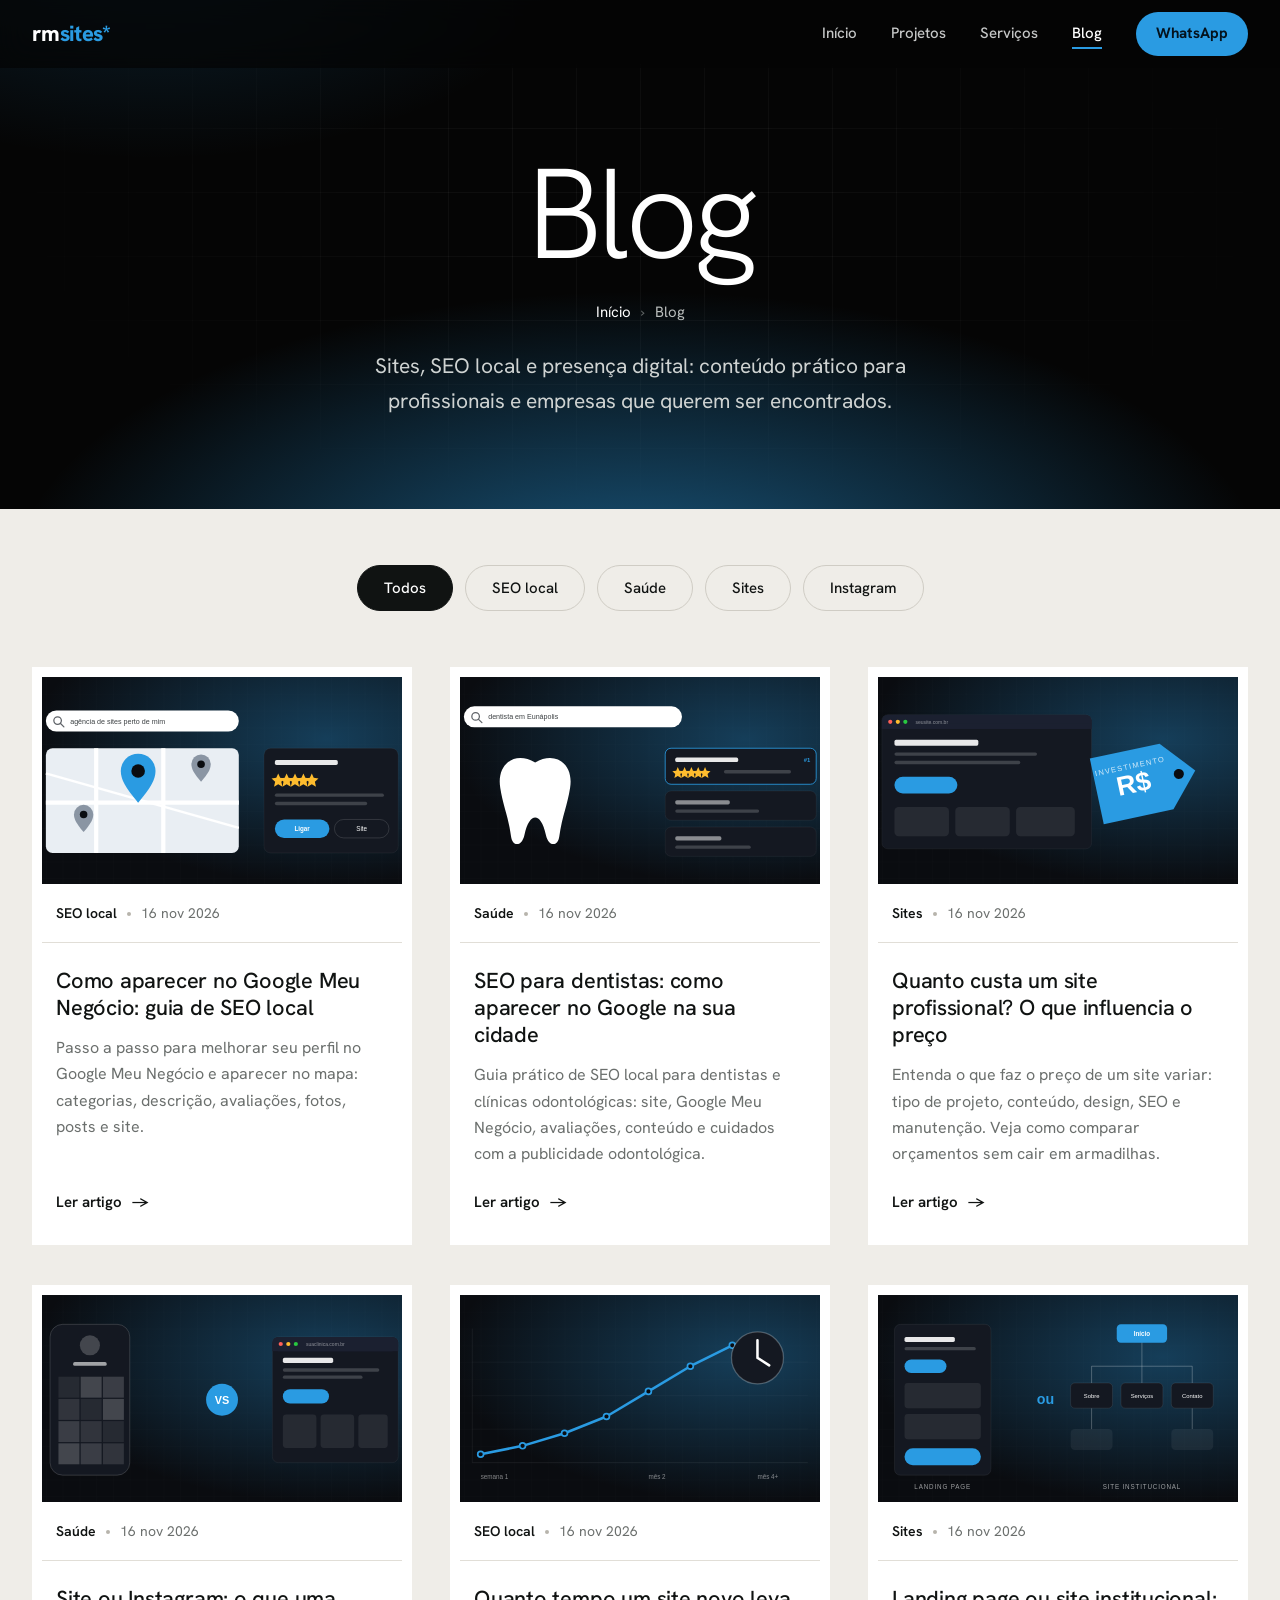
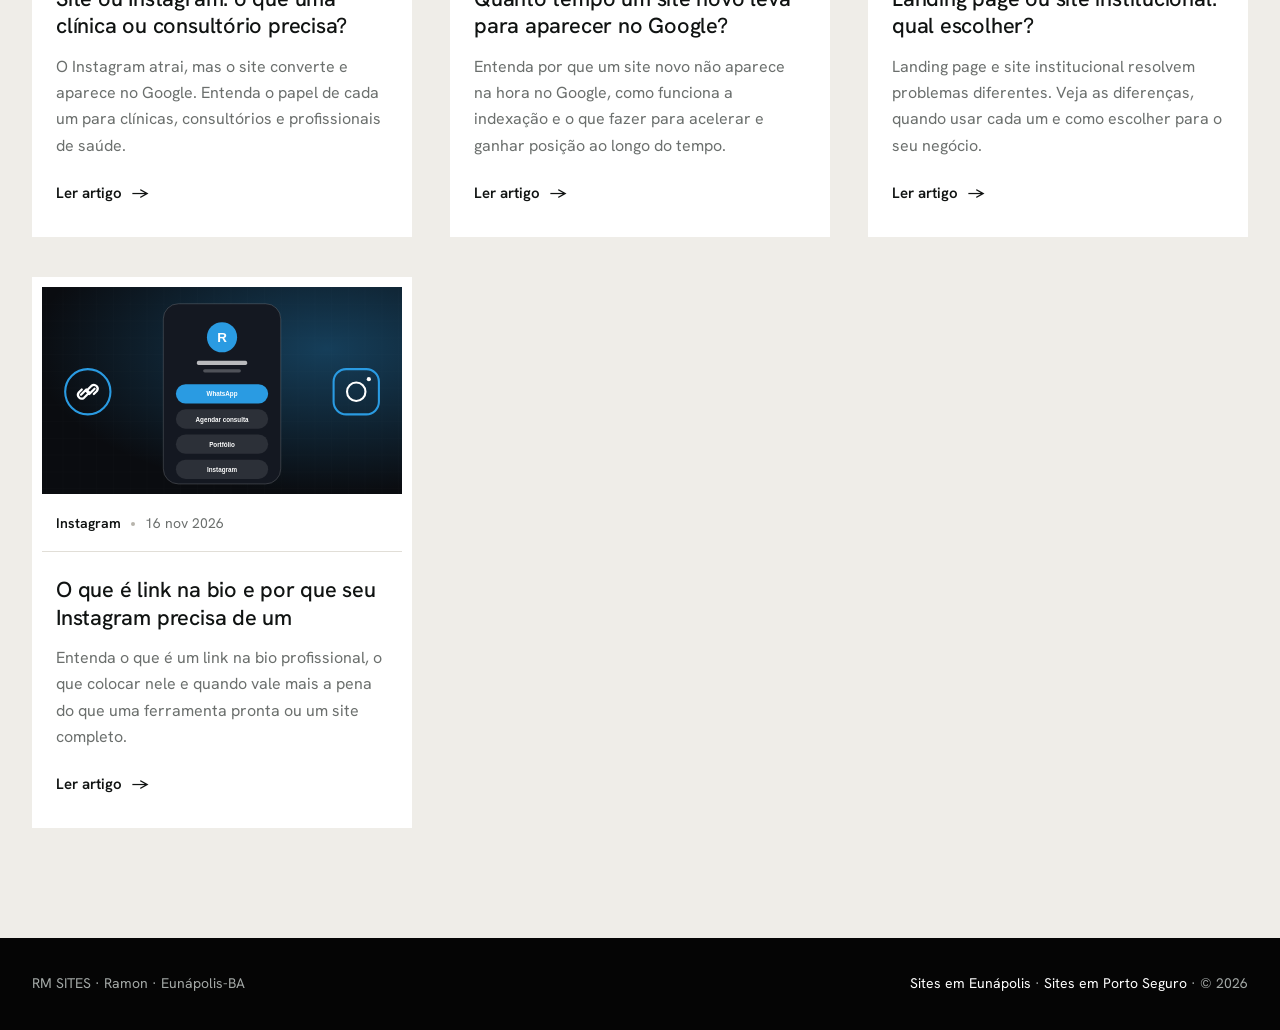
==== commit 78a60104: "Blog: capas ilustradas por tema no lugar de screenshots de projetos Co-Authored-By: Claude Sonnet 5." ====
--- a/blog/index.html
+++ b/blog/index.html
@@ -24,7 +24,7 @@
 <nav class="crumb" aria-label="Você está em"><a href="/">Início</a><b>›</b><span>Blog</span></nav>
 <p class="sub">Sites, SEO local e presença digital: conteúdo prático para profissionais e empresas que querem ser encontrados.</p></div></section>
 <section class="bm"><div class="w"><div class="filters" role="group" aria-label="Filtrar por categoria"><button class="on" data-f="Todos">Todos</button><button data-f="SEO local">SEO local</button><button data-f="Saúde">Saúde</button><button data-f="Sites">Sites</button><button data-f="Instagram">Instagram</button></div>
-<div class="cards" id="cards"><a class="card" data-cat="SEO local" href="/blog/como-aparecer-no-google-meu-negocio/"><div class="im"><img src="/assets/hero-casaclube.webp" width="1000" height="494" loading="lazy" alt="Como aparecer no Google Meu Negócio: guia de SEO local"></div><div class="meta"><b>SEO local</b><i></i><span>16 nov 2026</span></div><h2>Como aparecer no Google Meu Negócio: guia de SEO local</h2><p>Passo a passo para melhorar seu perfil no Google Meu Negócio e aparecer no mapa: categorias, descrição, avaliações, fotos, posts e site.</p><span class="go">Ler artigo <span aria-hidden="true">→</span></span></a><a class="card" data-cat="Saúde" href="/blog/seo-para-dentistas/"><div class="im"><img src="/assets/hero-camilla.webp" width="1000" height="494" loading="lazy" alt="SEO para dentistas: como aparecer no Google na sua cidade"></div><div class="meta"><b>Saúde</b><i></i><span>16 nov 2026</span></div><h2>SEO para dentistas: como aparecer no Google na sua cidade</h2><p>Guia prático de SEO local para dentistas e clínicas odontológicas: site, Google Meu Negócio, avaliações, conteúdo e cuidados com a publicidade odontológica.</p><span class="go">Ler artigo <span aria-hidden="true">→</span></span></a><a class="card" data-cat="Sites" href="/blog/quanto-custa-um-site-profissional/"><div class="im"><img src="/assets/hero-construforte.webp" width="1000" height="494" loading="lazy" alt="Quanto custa um site profissional? O que influencia o preço"></div><div class="meta"><b>Sites</b><i></i><span>16 nov 2026</span></div><h2>Quanto custa um site profissional? O que influencia o preço</h2><p>Entenda o que faz o preço de um site variar: tipo de projeto, conteúdo, design, SEO e manutenção. Veja como comparar orçamentos sem cair em armadilhas.</p><span class="go">Ler artigo <span aria-hidden="true">→</span></span></a><a class="card" data-cat="Saúde" href="/blog/site-ou-instagram-para-clinica/"><div class="im"><img src="/assets/hero-isadora.webp" width="1000" height="494" loading="lazy" alt="Site ou Instagram: o que uma clínica ou consultório precisa?"></div><div class="meta"><b>Saúde</b><i></i><span>16 nov 2026</span></div><h2>Site ou Instagram: o que uma clínica ou consultório precisa?</h2><p>O Instagram atrai, mas o site converte e aparece no Google. Entenda o papel de cada um para clínicas, consultórios e profissionais de saúde.</p><span class="go">Ler artigo <span aria-hidden="true">→</span></span></a><a class="card" data-cat="SEO local" href="/blog/quanto-tempo-um-site-leva-para-aparecer-no-google/"><div class="im"><img src="/assets/hero-silva.webp" width="1000" height="494" loading="lazy" alt="Quanto tempo um site novo leva para aparecer no Google?"></div><div class="meta"><b>SEO local</b><i></i><span>16 nov 2026</span></div><h2>Quanto tempo um site novo leva para aparecer no Google?</h2><p>Entenda por que um site novo não aparece na hora no Google, como funciona a indexação e o que fazer para acelerar e ganhar posição ao longo do tempo.</p><span class="go">Ler artigo <span aria-hidden="true">→</span></span></a><a class="card" data-cat="Sites" href="/blog/landing-page-ou-site-institucional/"><div class="im"><img src="/assets/hero-koruja.webp" width="1000" height="494" loading="lazy" alt="Landing page ou site institucional: qual escolher?"></div><div class="meta"><b>Sites</b><i></i><span>16 nov 2026</span></div><h2>Landing page ou site institucional: qual escolher?</h2><p>Landing page e site institucional resolvem problemas diferentes. Veja as diferenças, quando usar cada um e como escolher para o seu negócio.</p><span class="go">Ler artigo <span aria-hidden="true">→</span></span></a><a class="card" data-cat="Instagram" href="/blog/o-que-e-link-na-bio/"><div class="im"><img src="/assets/hero-vagalume.webp" width="1000" height="494" loading="lazy" alt="O que é link na bio e por que seu Instagram precisa de um"></div><div class="meta"><b>Instagram</b><i></i><span>16 nov 2026</span></div><h2>O que é link na bio e por que seu Instagram precisa de um</h2><p>Entenda o que é um link na bio profissional, o que colocar nele e quando vale mais a pena do que uma ferramenta pronta ou um site completo.</p><span class="go">Ler artigo <span aria-hidden="true">→</span></span></a></div></div></section>
+<div class="cards" id="cards"><a class="card" data-cat="SEO local" href="/blog/como-aparecer-no-google-meu-negocio/"><div class="im"><img src="/assets/blog-como-aparecer-no-google-meu-negocio.svg" width="1000" height="494" loading="lazy" alt="Como aparecer no Google Meu Negócio: guia de SEO local"></div><div class="meta"><b>SEO local</b><i></i><span>16 nov 2026</span></div><h2>Como aparecer no Google Meu Negócio: guia de SEO local</h2><p>Passo a passo para melhorar seu perfil no Google Meu Negócio e aparecer no mapa: categorias, descrição, avaliações, fotos, posts e site.</p><span class="go">Ler artigo <span aria-hidden="true">→</span></span></a><a class="card" data-cat="Saúde" href="/blog/seo-para-dentistas/"><div class="im"><img src="/assets/blog-seo-para-dentistas.svg" width="1000" height="494" loading="lazy" alt="SEO para dentistas: como aparecer no Google na sua cidade"></div><div class="meta"><b>Saúde</b><i></i><span>16 nov 2026</span></div><h2>SEO para dentistas: como aparecer no Google na sua cidade</h2><p>Guia prático de SEO local para dentistas e clínicas odontológicas: site, Google Meu Negócio, avaliações, conteúdo e cuidados com a publicidade odontológica.</p><span class="go">Ler artigo <span aria-hidden="true">→</span></span></a><a class="card" data-cat="Sites" href="/blog/quanto-custa-um-site-profissional/"><div class="im"><img src="/assets/blog-quanto-custa-um-site-profissional.svg" width="1000" height="494" loading="lazy" alt="Quanto custa um site profissional? O que influencia o preço"></div><div class="meta"><b>Sites</b><i></i><span>16 nov 2026</span></div><h2>Quanto custa um site profissional? O que influencia o preço</h2><p>Entenda o que faz o preço de um site variar: tipo de projeto, conteúdo, design, SEO e manutenção. Veja como comparar orçamentos sem cair em armadilhas.</p><span class="go">Ler artigo <span aria-hidden="true">→</span></span></a><a class="card" data-cat="Saúde" href="/blog/site-ou-instagram-para-clinica/"><div class="im"><img src="/assets/blog-site-ou-instagram-para-clinica.svg" width="1000" height="494" loading="lazy" alt="Site ou Instagram: o que uma clínica ou consultório precisa?"></div><div class="meta"><b>Saúde</b><i></i><span>16 nov 2026</span></div><h2>Site ou Instagram: o que uma clínica ou consultório precisa?</h2><p>O Instagram atrai, mas o site converte e aparece no Google. Entenda o papel de cada um para clínicas, consultórios e profissionais de saúde.</p><span class="go">Ler artigo <span aria-hidden="true">→</span></span></a><a class="card" data-cat="SEO local" href="/blog/quanto-tempo-um-site-leva-para-aparecer-no-google/"><div class="im"><img src="/assets/blog-quanto-tempo-um-site-leva-para-aparecer-no-google.svg" width="1000" height="494" loading="lazy" alt="Quanto tempo um site novo leva para aparecer no Google?"></div><div class="meta"><b>SEO local</b><i></i><span>16 nov 2026</span></div><h2>Quanto tempo um site novo leva para aparecer no Google?</h2><p>Entenda por que um site novo não aparece na hora no Google, como funciona a indexação e o que fazer para acelerar e ganhar posição ao longo do tempo.</p><span class="go">Ler artigo <span aria-hidden="true">→</span></span></a><a class="card" data-cat="Sites" href="/blog/landing-page-ou-site-institucional/"><div class="im"><img src="/assets/blog-landing-page-ou-site-institucional.svg" width="1000" height="494" loading="lazy" alt="Landing page ou site institucional: qual escolher?"></div><div class="meta"><b>Sites</b><i></i><span>16 nov 2026</span></div><h2>Landing page ou site institucional: qual escolher?</h2><p>Landing page e site institucional resolvem problemas diferentes. Veja as diferenças, quando usar cada um e como escolher para o seu negócio.</p><span class="go">Ler artigo <span aria-hidden="true">→</span></span></a><a class="card" data-cat="Instagram" href="/blog/o-que-e-link-na-bio/"><div class="im"><img src="/assets/blog-o-que-e-link-na-bio.svg" width="1000" height="494" loading="lazy" alt="O que é link na bio e por que seu Instagram precisa de um"></div><div class="meta"><b>Instagram</b><i></i><span>16 nov 2026</span></div><h2>O que é link na bio e por que seu Instagram precisa de um</h2><p>Entenda o que é um link na bio profissional, o que colocar nele e quando vale mais a pena do que uma ferramenta pronta ou um site completo.</p><span class="go">Ler artigo <span aria-hidden="true">→</span></span></a></div></div></section>
 <script>(function(){var b=document.querySelectorAll('.filters button'),c=document.querySelectorAll('#cards .card');b.forEach(function(x){x.addEventListener('click',function(){b.forEach(function(y){y.classList.remove('on')});x.classList.add('on');var f=x.getAttribute('data-f');c.forEach(function(k){k.hidden=!(f==='Todos'||k.getAttribute('data-cat')===f)})})})})();</script>
 </main>
 <footer class="foot"><div class="w"><span>RM SITES · Ramon · Eunápolis-BA</span><span><a href="/criacao-de-sites-eunapolis/">Sites em Eunápolis</a> · <a href="/criacao-de-sites-porto-seguro/">Sites em Porto Seguro</a> · © 2026</span></div></footer>
